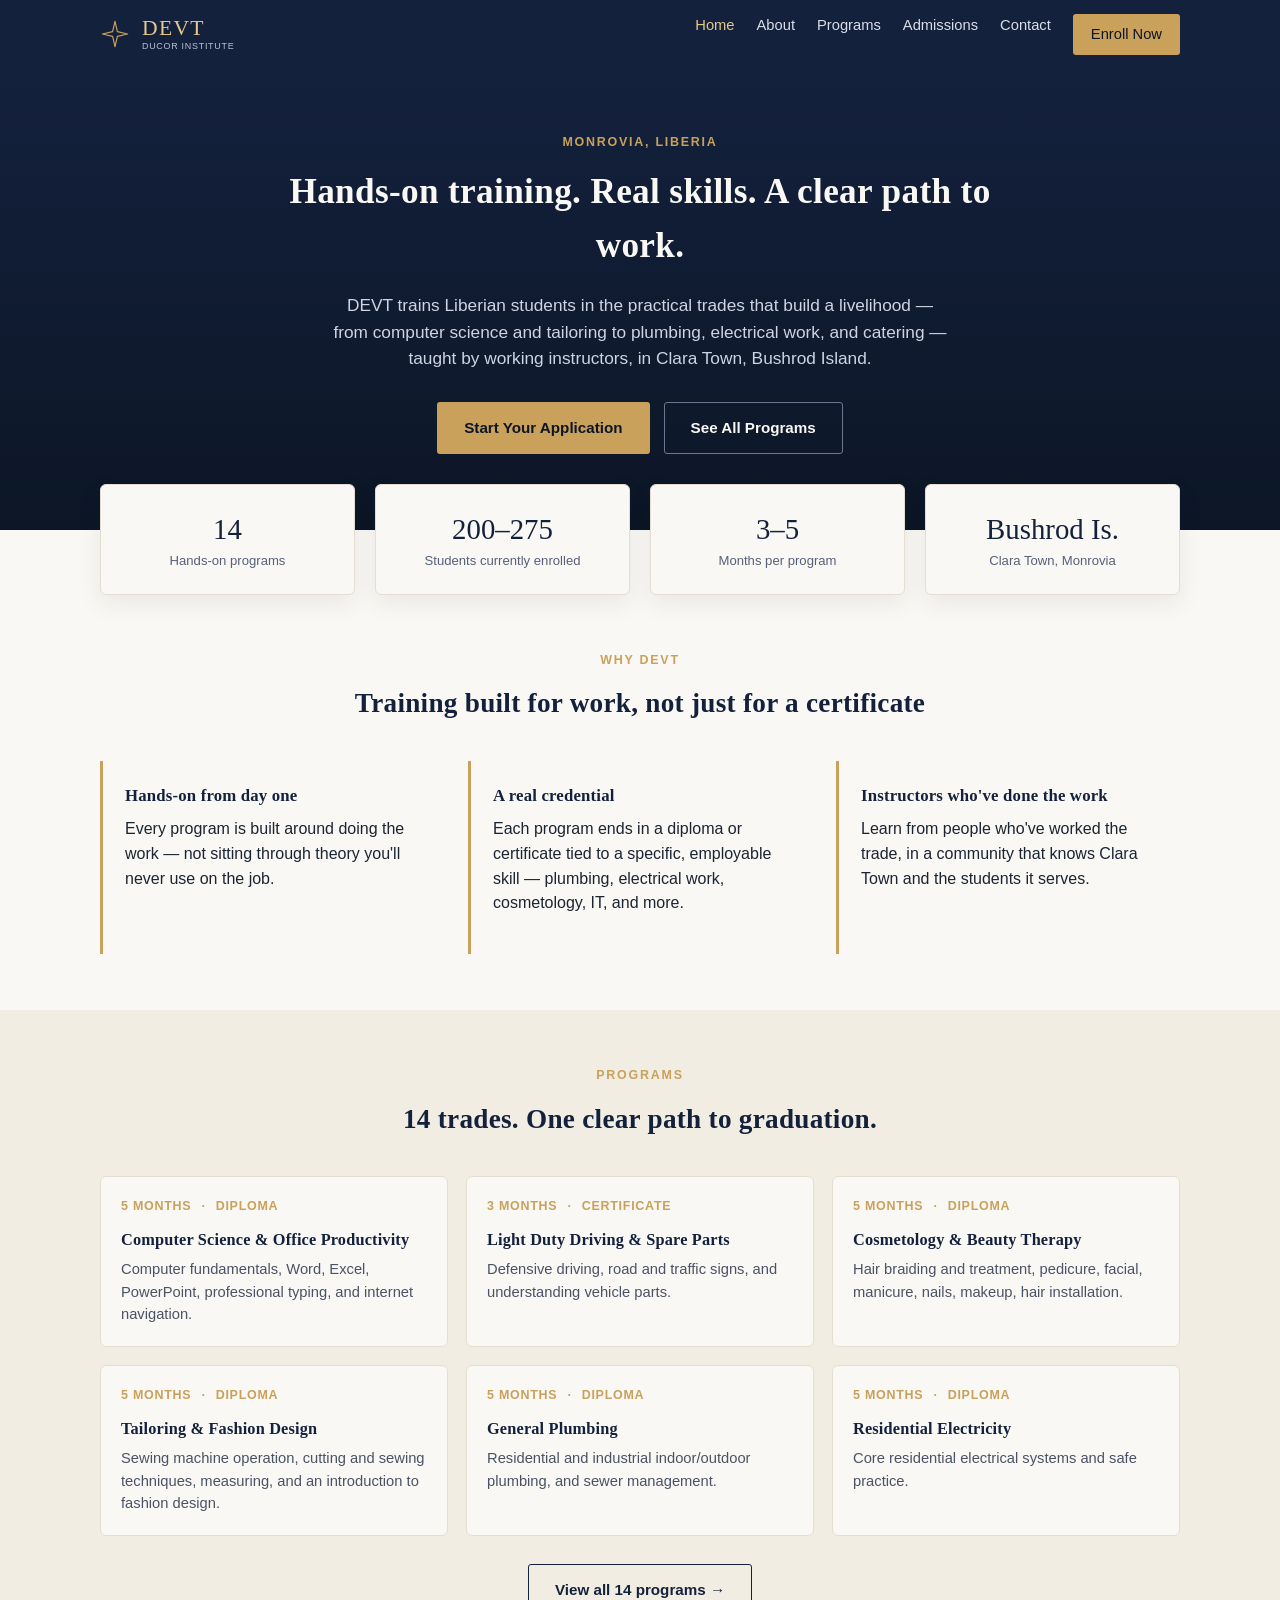
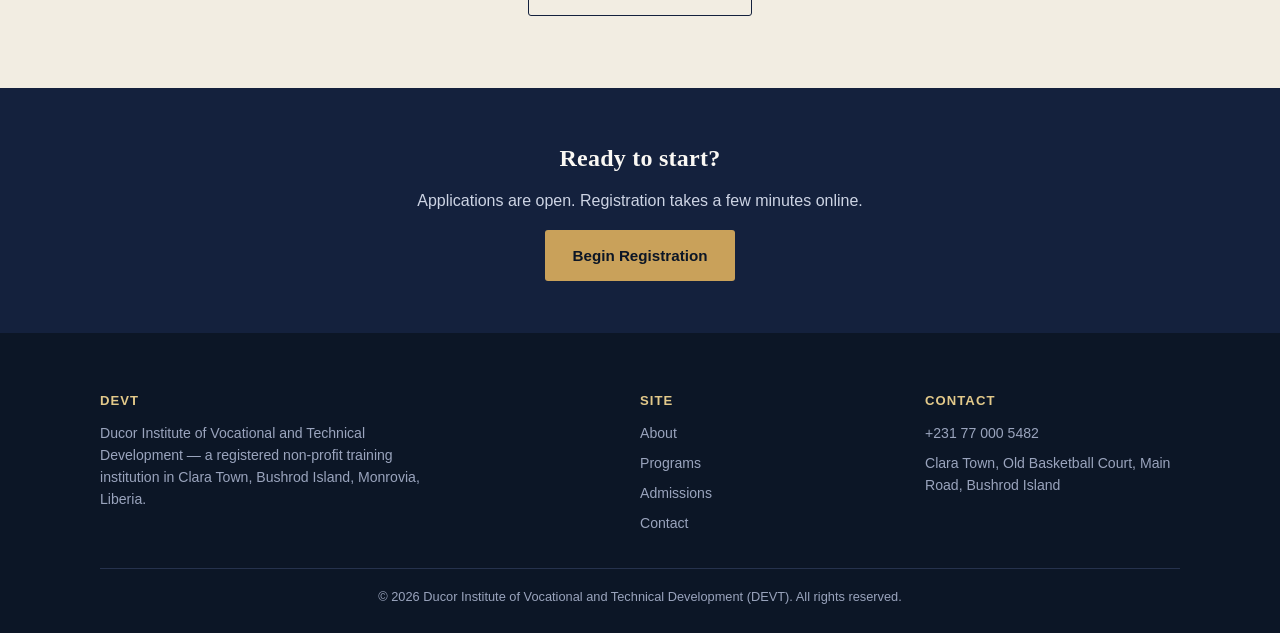
==== index.html @ edbfec11 "Add files via upload" ====
<!DOCTYPE html>
<html lang="en">
<head>
<meta charset="UTF-8">
<meta name="viewport" content="width=device-width, initial-scale=1.0">
<title>DEVT — Ducor Institute of Vocational and Technical Development</title>
<meta name="description" content="Ducor Institute of Vocational and Technical Development (DEVT) trains Liberian students in hands-on, job-ready trades — from computer science to plumbing, tailoring to catering — based in Bushrod Island, Monrovia.">
<link rel="stylesheet" href="css/style.css">
</head>
<body>

<header class="site-header">
  <div class="header-inner">
    <a href="index.html" class="brand">
      <svg viewBox="0 0 100 100" fill="none" xmlns="http://www.w3.org/2000/svg" aria-hidden="true">
        <path d="M50 8 L58 42 L92 50 L58 58 L50 92 L42 58 L8 50 L42 42 Z" stroke="#c9a15a" stroke-width="4" stroke-linejoin="round"/>
      </svg>
      <span class="brand-text">
        <span class="word">DEVT</span>
        <span class="tag">Ducor Institute</span>
      </span>
    </a>
    <button class="menu-toggle" aria-label="Menu" onclick="document.querySelector('.main-nav').classList.toggle('open')">&#9776;</button>
    <nav class="main-nav">
      <a href="index.html" class="active">Home</a>
      <a href="about.html">About</a>
      <a href="programs.html">Programs</a>
      <a href="admissions.html">Admissions</a>
      <a href="contact.html">Contact</a>
      <a href="admissions.html" class="nav-cta">Enroll Now</a>
    </nav>
  </div>
</header>

<section class="hero">
  <div class="wrap">
    <p class="small-caps" style="color:#c9a15a;">Monrovia, Liberia</p>
    <h1>Hands-on training. Real skills. A clear path to work.</h1>
    <p class="lede">DEVT trains Liberian students in the practical trades that build a livelihood — from computer science and tailoring to plumbing, electrical work, and catering — taught by working instructors, in Clara Town, Bushrod Island.</p>
    <div class="hero-actions">
      <a href="admissions.html" class="btn btn-gold">Start Your Application</a>
      <a href="programs.html" class="btn btn-outline">See All Programs</a>
    </div>
  </div>
</section>

<div class="stat-row">
  <div class="stat-card"><div class="num">14</div><div class="label">Hands-on programs</div></div>
  <div class="stat-card"><div class="num">200&ndash;275</div><div class="label">Students currently enrolled</div></div>
  <div class="stat-card"><div class="num">3&ndash;5</div><div class="label">Months per program</div></div>
  <div class="stat-card"><div class="num">Bushrod Is.</div><div class="label">Clara Town, Monrovia</div></div>
</div>

<section>
  <div class="wrap">
    <div class="section-head">
      <p class="small-caps eyebrow">Why DEVT</p>
      <h2>Training built for work, not just for a certificate</h2>
    </div>
    <div class="why-grid">
      <div class="why-card">
        <h3>Hands-on from day one</h3>
        <p>Every program is built around doing the work — not sitting through theory you'll never use on the job.</p>
      </div>
      <div class="why-card">
        <h3>A real credential</h3>
        <p>Each program ends in a diploma or certificate tied to a specific, employable skill — plumbing, electrical work, cosmetology, IT, and more.</p>
      </div>
      <div class="why-card">
        <h3>Instructors who've done the work</h3>
        <p>Learn from people who've worked the trade, in a community that knows Clara Town and the students it serves.</p>
      </div>
    </div>
  </div>
</section>

<section class="alt">
  <div class="wrap">
    <div class="section-head">
      <p class="small-caps eyebrow">Programs</p>
      <h2>14 trades. One clear path to graduation.</h2>
    </div>
    <div class="program-grid">
      <div class="program-card"><div class="program-meta"><span>5 Months</span>&middot;<span>Diploma</span></div><h3>Computer Science &amp; Office Productivity</h3><p>Computer fundamentals, Word, Excel, PowerPoint, professional typing, and internet navigation.</p></div>
      <div class="program-card"><div class="program-meta"><span>3 Months</span>&middot;<span>Certificate</span></div><h3>Light Duty Driving &amp; Spare Parts</h3><p>Defensive driving, road and traffic signs, and understanding vehicle parts.</p></div>
      <div class="program-card"><div class="program-meta"><span>5 Months</span>&middot;<span>Diploma</span></div><h3>Cosmetology &amp; Beauty Therapy</h3><p>Hair braiding and treatment, pedicure, facial, manicure, nails, makeup, hair installation.</p></div>
      <div class="program-card"><div class="program-meta"><span>5 Months</span>&middot;<span>Diploma</span></div><h3>Tailoring &amp; Fashion Design</h3><p>Sewing machine operation, cutting and sewing techniques, measuring, and an introduction to fashion design.</p></div>
      <div class="program-card"><div class="program-meta"><span>5 Months</span>&middot;<span>Diploma</span></div><h3>General Plumbing</h3><p>Residential and industrial indoor/outdoor plumbing, and sewer management.</p></div>
      <div class="program-card"><div class="program-meta"><span>5 Months</span>&middot;<span>Diploma</span></div><h3>Residential Electricity</h3><p>Core residential electrical systems and safe practice.</p></div>
    </div>
    <p style="text-align:center; margin-top:28px;"><a href="programs.html" class="btn btn-outline" style="color:#14213d; border-color:#14213d;">View all 14 programs &rarr;</a></p>
  </div>
</section>

<section class="cta-band">
  <div class="wrap">
    <h2>Ready to start?</h2>
    <p>Applications are open. Registration takes a few minutes online.</p>
    <a href="admissions.html" class="btn btn-gold">Begin Registration</a>
  </div>
</section>

<footer class="site-footer">
  <div class="wrap">
    <div class="footer-grid">
      <div>
        <h4>DEVT</h4>
        <p style="color:#9aa4bd; max-width:320px;">Ducor Institute of Vocational and Technical Development — a registered non-profit training institution in Clara Town, Bushrod Island, Monrovia, Liberia.</p>
      </div>
      <div>
        <h4>Site</h4>
        <a href="about.html">About</a>
        <a href="programs.html">Programs</a>
        <a href="admissions.html">Admissions</a>
        <a href="contact.html">Contact</a>
      </div>
      <div>
        <h4>Contact</h4>
        <a href="tel:+231770005482">+231 77 000 5482</a>
        <a href="contact.html">Clara Town, Old Basketball Court, Main Road, Bushrod Island</a>
      </div>
    </div>
    <div class="footer-bottom">&copy; 2026 Ducor Institute of Vocational and Technical Development (DEVT). All rights reserved.</div>
  </div>
</footer>

<script>
document.addEventListener('click', function(e){
  if (!e.target.closest('.main-nav') && !e.target.closest('.menu-toggle')) {
    document.querySelector('.main-nav').classList.remove('open');
  }
});
</script>
</body>
</html>
---- css/style.css ----
/* DEVT — Ducor Institute of Vocational and Technical Development
   Brand: deep navy + warm gold, serif wordmark, compass mark */

:root {
  --navy: #14213d;
  --navy-dark: #0c1626;
  --gold: #c9a15a;
  --gold-light: #e3c98a;
  --ink: #1b2432;
  --paper: #faf8f4;
  --line: #e4ded2;
  --max: 1120px;
}

* { box-sizing: border-box; }
html { scroll-behavior: smooth; }
body {
  margin: 0;
  font-family: -apple-system, "Segoe UI", Roboto, Helvetica, Arial, sans-serif;
  color: var(--ink);
  background: var(--paper);
  line-height: 1.55;
}
h1, h2, h3, .serif {
  font-family: Georgia, "Times New Roman", Cambria, serif;
  font-weight: 600;
  letter-spacing: 0.01em;
  margin: 0 0 0.5em;
  color: var(--navy);
}
p { margin: 0 0 1em; }
a { color: inherit; }
img { max-width: 100%; display: block; }
.wrap { max-width: var(--max); margin: 0 auto; padding: 0 20px; }
.small-caps {
  text-transform: uppercase;
  letter-spacing: 0.14em;
  font-size: 0.78rem;
  font-weight: 600;
}

/* ---- Header ---- */
header.site-header {
  background: var(--navy);
  color: var(--paper);
  position: sticky;
  top: 0;
  z-index: 50;
}
.header-inner {
  display: flex;
  align-items: center;
  justify-content: space-between;
  padding: 14px 20px;
  max-width: var(--max);
  margin: 0 auto;
}
.brand {
  display: flex;
  align-items: center;
  gap: 12px;
  text-decoration: none;
  color: var(--gold-light);
}
.brand svg { width: 30px; height: 30px; flex-shrink: 0; }
.brand-text { display: flex; flex-direction: column; line-height: 1.1; }
.brand-text .word { font-family: Georgia, serif; font-size: 1.35rem; letter-spacing: 0.06em; color: var(--gold-light); }
.brand-text .tag { font-size: 0.56rem; letter-spacing: 0.08em; text-transform: uppercase; color: #b9c2d6; margin-top: 2px; }

nav.main-nav { display: flex; gap: 22px; }
nav.main-nav a {
  color: #d9deea;
  text-decoration: none;
  font-size: 0.92rem;
  font-weight: 500;
}
nav.main-nav a:hover, nav.main-nav a.active { color: var(--gold-light); }
.nav-cta {
  background: var(--gold);
  color: var(--navy-dark) !important;
  padding: 9px 18px;
  border-radius: 3px;
  font-weight: 700;
}
.menu-toggle { display: none; background: none; border: 0; color: var(--paper); font-size: 1.6rem; cursor: pointer; }

@media (max-width: 780px) {
  nav.main-nav {
    display: none;
    position: absolute;
    top: 100%; left: 0; right: 0;
    background: var(--navy);
    flex-direction: column;
    padding: 10px 20px 20px;
    gap: 14px;
  }
  nav.main-nav.open { display: flex; }
  .menu-toggle { display: block; }
  .nav-cta { display: inline-block; width: fit-content; }
}

/* ---- Hero ---- */
.hero {
  background: linear-gradient(180deg, var(--navy) 0%, var(--navy-dark) 100%);
  color: var(--paper);
  padding: 64px 0 76px;
  text-align: center;
}
.hero h1 { color: var(--paper); font-size: 2.2rem; max-width: 720px; margin: 0 auto 18px; }
.hero p.lede { color: #cdd4e4; max-width: 620px; margin: 0 auto 30px; font-size: 1.08rem; }
.hero-actions { display: flex; gap: 14px; justify-content: center; flex-wrap: wrap; }

.btn {
  display: inline-block;
  padding: 13px 26px;
  border-radius: 3px;
  text-decoration: none;
  font-weight: 700;
  font-size: 0.95rem;
  border: 1px solid transparent;
}
.btn-gold { background: var(--gold); color: var(--navy-dark); }
.btn-gold:hover { background: var(--gold-light); }
.btn-outline { border-color: #6b7691; color: var(--paper); }
.btn-outline:hover { border-color: var(--gold-light); color: var(--gold-light); }

/* ---- Sections ---- */
section { padding: 56px 0; }
section.alt { background: #f2ede2; }
.section-head { text-align: center; max-width: 640px; margin: 0 auto 36px; }
.section-head .eyebrow { color: var(--gold); }
.section-head h2 { font-size: 1.7rem; }

.stat-row { display: grid; grid-template-columns: repeat(4, 1fr); gap: 20px; max-width: var(--max); margin: -46px auto 0; padding: 0 20px; position: relative; z-index: 5; }
.stat-card { background: var(--paper); border: 1px solid var(--line); border-radius: 6px; padding: 22px 16px; text-align: center; box-shadow: 0 8px 24px rgba(20,33,61,0.08); }
.stat-card .num { font-family: Georgia, serif; font-size: 1.8rem; color: var(--navy); }
.stat-card .label { font-size: 0.82rem; color: #56607a; }
@media (max-width: 780px) { .stat-row { grid-template-columns: repeat(2, 1fr); margin-top: 20px; } }

.why-grid { display: grid; grid-template-columns: repeat(3, 1fr); gap: 24px; }
@media (max-width: 780px) { .why-grid { grid-template-columns: 1fr; } }
.why-card { padding: 22px; border-left: 3px solid var(--gold); background: var(--paper); }
.why-card h3 { font-size: 1.05rem; }

.program-grid { display: grid; grid-template-columns: repeat(3, 1fr); gap: 18px; }
@media (max-width: 900px) { .program-grid { grid-template-columns: repeat(2, 1fr); } }
@media (max-width: 600px) { .program-grid { grid-template-columns: 1fr; } }
.program-card {
  background: var(--paper);
  border: 1px solid var(--line);
  border-radius: 6px;
  padding: 20px;
  transition: box-shadow .15s ease;
}
.program-card:hover { box-shadow: 0 6px 18px rgba(20,33,61,0.1); }
.program-card h3 { font-size: 1.02rem; margin-bottom: 6px; }
.program-meta { display: flex; gap: 10px; font-size: 0.78rem; color: var(--gold); text-transform: uppercase; letter-spacing: 0.06em; font-weight: 700; margin-bottom: 10px; }
.program-card p { font-size: 0.92rem; color: #4a5265; margin-bottom: 0; }

.cta-band {
  background: var(--navy);
  color: var(--paper);
  text-align: center;
  padding: 52px 0;
}
.cta-band h2 { color: var(--paper); }
.cta-band p { color: #cdd4e4; }

footer.site-footer {
  background: var(--navy-dark);
  color: #9aa4bd;
  padding: 40px 0 26px;
  font-size: 0.88rem;
}
.footer-grid { display: grid; grid-template-columns: 2fr 1fr 1fr; gap: 30px; margin-bottom: 26px; }
@media (max-width: 700px) { .footer-grid { grid-template-columns: 1fr; } }
.footer-grid h4 { color: var(--gold-light); font-size: 0.82rem; text-transform: uppercase; letter-spacing: 0.08em; margin-bottom: 12px; }
.footer-grid a { color: #9aa4bd; text-decoration: none; display: block; margin-bottom: 8px; }
.footer-grid a:hover { color: var(--gold-light); }
.footer-bottom { border-top: 1px solid #26324d; padding-top: 18px; text-align: center; font-size: 0.8rem; }

.placeholder-note {
  background: #fff6e0;
  border: 1px dashed #c9a15a;
  color: #6b5323;
  padding: 10px 14px;
  border-radius: 4px;
  font-size: 0.85rem;
  margin: 14px 0;
}

/* ---- Inner page hero (shorter) ---- */
.page-hero { background: var(--navy); color: var(--paper); padding: 44px 0; text-align: center; }
.page-hero h1 { color: var(--paper); margin-bottom: 6px; }
.page-hero p { color: #c3cbdd; margin: 0; }

.content-narrow { max-width: 760px; margin: 0 auto; }

/* ---- Steps list ---- */
.steps { counter-reset: step; list-style: none; padding: 0; margin: 0; }
.steps li {
  counter-increment: step;
  position: relative;
  padding: 0 0 26px 52px;
  border-left: 2px solid var(--line);
  margin-left: 20px;
}
.steps li:last-child { border-left-color: transparent; padding-bottom: 0; }
.steps li::before {
  content: counter(step);
  position: absolute;
  left: -20px; top: 0;
  width: 38px; height: 38px;
  background: var(--navy);
  color: var(--gold-light);
  border-radius: 50%;
  display: flex; align-items: center; justify-content: center;
  font-family: Georgia, serif; font-weight: 700;
}
.steps h3 { font-size: 1.05rem; margin-bottom: 4px; }

/* ---- Forms ---- */
.form-box { background: var(--paper); border: 1px solid var(--line); border-radius: 8px; padding: 28px; }
label { display: block; font-weight: 600; font-size: 0.88rem; margin: 14px 0 6px; color: var(--navy); }
input[type=text], input[type=email], input[type=tel], select, textarea {
  width: 100%;
  padding: 11px 12px;
  border: 1px solid #c8c2b3;
  border-radius: 4px;
  font-size: 0.95rem;
  font-family: inherit;
}
.field-help { font-size: 0.8rem; color: #6b7285; margin-top: 4px; }
.status-result {
  margin-top: 22px;
  padding: 18px;
  border-radius: 6px;
  border: 1px solid var(--line);
  background: #f2ede2;
  display: none;
}
.status-result.show { display: block; }
.status-pill {
  display: inline-block;
  padding: 4px 12px;
  border-radius: 20px;
  font-size: 0.78rem;
  font-weight: 700;
  text-transform: uppercase;
  letter-spacing: 0.04em;
  background: var(--gold);
  color: var(--navy-dark);
}

table.contact-table { width: 100%; border-collapse: collapse; }
table.contact-table td { padding: 10px 0; border-bottom: 1px solid var(--line); vertical-align: top; }
table.contact-table td:first-child { color: #6b7285; width: 140px; font-weight: 600; }
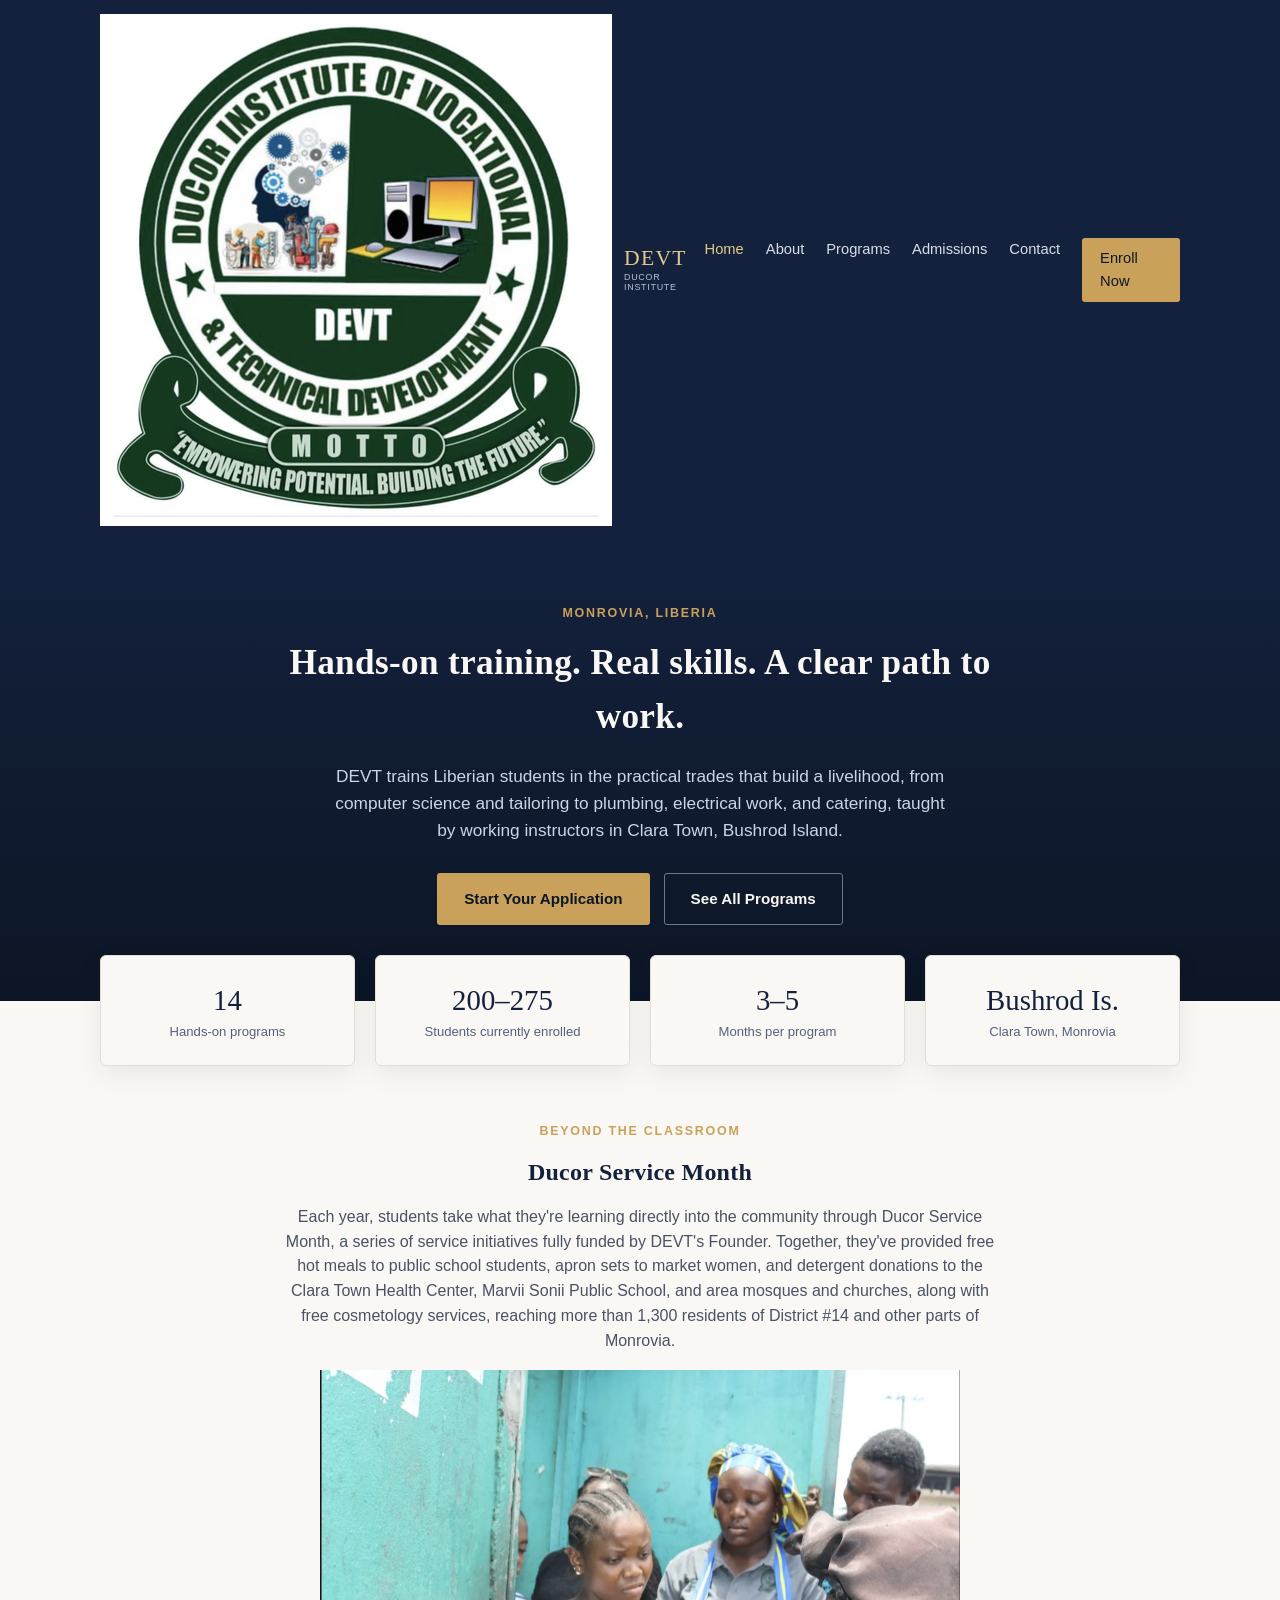
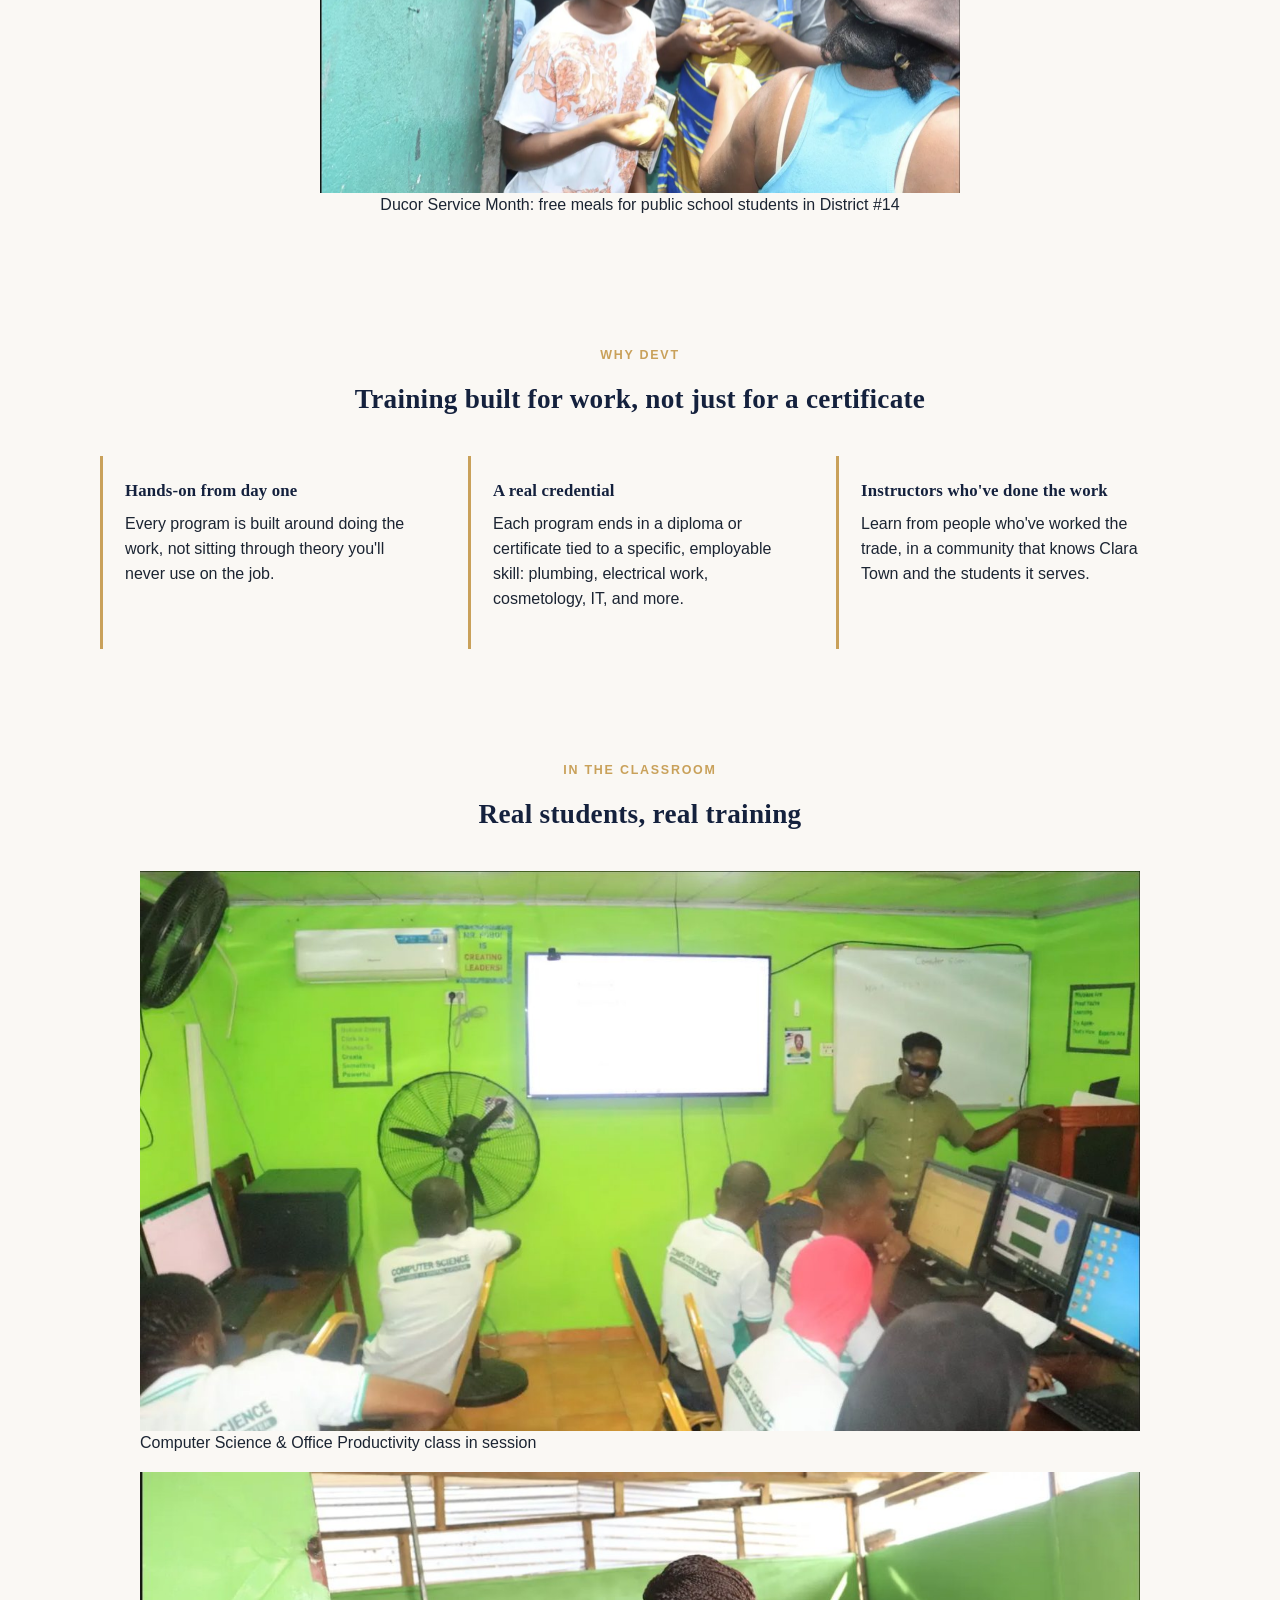
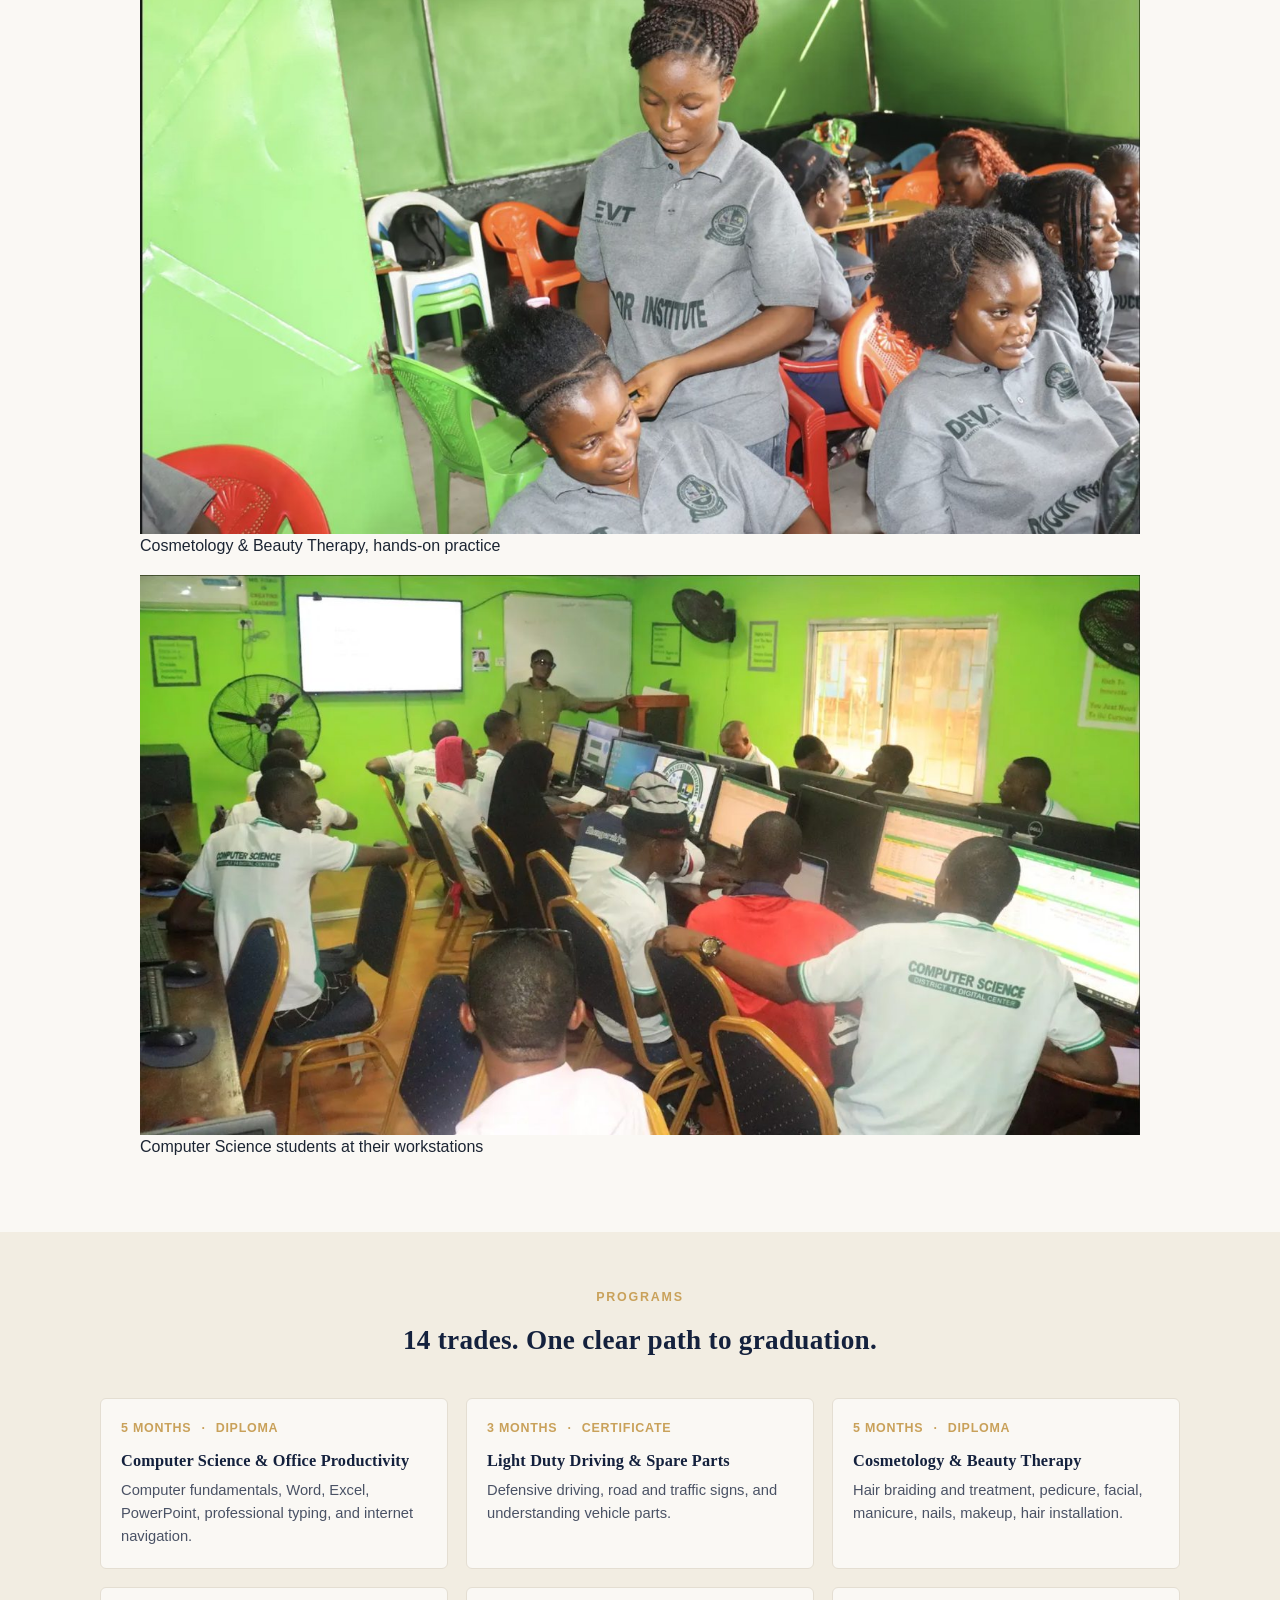
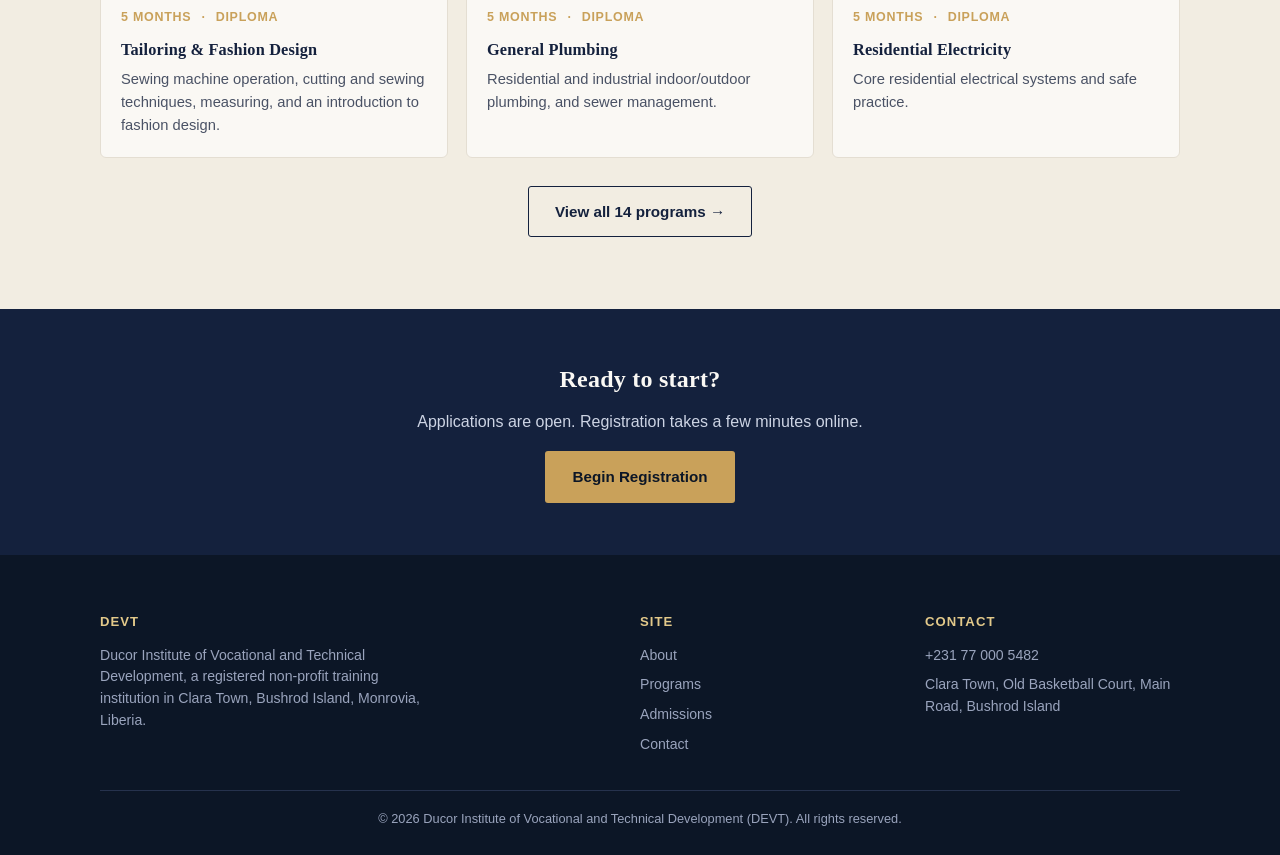
==== commit cdff3f7e: "Add photo grid to Programs, Service Month photo to Home, graduation photo to Admissions" ====
--- a/index.html
+++ b/index.html
@@ -4,7 +4,9 @@
 <meta charset="UTF-8">
 <meta name="viewport" content="width=device-width, initial-scale=1.0">
 <title>DEVT — Ducor Institute of Vocational and Technical Development</title>
-<meta name="description" content="Ducor Institute of Vocational and Technical Development (DEVT) trains Liberian students in hands-on, job-ready trades — from computer science to plumbing, tailoring to catering — based in Bushrod Island, Monrovia.">
+<meta name="description" content="Ducor Institute of Vocational and Technical Development (DEVT) trains Liberian students in hands-on, job-ready trades, from computer science to plumbing, tailoring to catering, based in Bushrod Island, Monrovia.">
+<link rel="icon" type="image/png" href="img/favicon-32.png">
+<link rel="apple-touch-icon" href="img/apple-touch-icon.png">
 <link rel="stylesheet" href="css/style.css">
 </head>
 <body>
@@ -12,9 +14,7 @@
 <header class="site-header">
   <div class="header-inner">
     <a href="index.html" class="brand">
-      <svg viewBox="0 0 100 100" fill="none" xmlns="http://www.w3.org/2000/svg" aria-hidden="true">
-        <path d="M50 8 L58 42 L92 50 L58 58 L50 92 L42 58 L8 50 L42 42 Z" stroke="#c9a15a" stroke-width="4" stroke-linejoin="round"/>
-      </svg>
+      <img src="img/devt-seal.png" alt="DEVT seal" class="brand-mark">
       <span class="brand-text">
         <span class="word">DEVT</span>
         <span class="tag">Ducor Institute</span>
@@ -36,7 +36,7 @@
   <div class="wrap">
     <p class="small-caps" style="color:#c9a15a;">Monrovia, Liberia</p>
     <h1>Hands-on training. Real skills. A clear path to work.</h1>
-    <p class="lede">DEVT trains Liberian students in the practical trades that build a livelihood — from computer science and tailoring to plumbing, electrical work, and catering — taught by working instructors, in Clara Town, Bushrod Island.</p>
+    <p class="lede">DEVT trains Liberian students in the practical trades that build a livelihood, from computer science and tailoring to plumbing, electrical work, and catering, taught by working instructors in Clara Town, Bushrod Island.</p>
     <div class="hero-actions">
       <a href="admissions.html" class="btn btn-gold">Start Your Application</a>
       <a href="programs.html" class="btn btn-outline">See All Programs</a>
@@ -52,6 +52,18 @@
 </div>
 
 <section>
+  <div class="wrap content-narrow" style="text-align:center;">
+    <p class="small-caps eyebrow" style="color:#c9a15a;">Beyond the classroom</p>
+    <h2 style="margin-bottom:14px;">Ducor Service Month</h2>
+    <p style="color:#4a5265;">Each year, students take what they're learning directly into the community through Ducor Service Month, a series of service initiatives fully funded by DEVT's Founder. Together, they've provided free hot meals to public school students, apron sets to market women, and detergent donations to the Clara Town Health Center, Marvii Sonii Public School, and area mosques and churches, along with free cosmetology services, reaching more than 1,300 residents of District #14 and other parts of Monrovia.</p>
+    <figure class="photo-inline" style="max-width:640px; margin-left:auto; margin-right:auto;">
+      <img src="img/service-month-1.jpg" alt="A DEVT student volunteer in a branded apron handing a free hot meal to a schoolchild during Ducor Service Month in District #14">
+      <figcaption>Ducor Service Month: free meals for public school students in District #14</figcaption>
+    </figure>
+  </div>
+</section>
+
+<section>
   <div class="wrap">
     <div class="section-head">
       <p class="small-caps eyebrow">Why DEVT</p>
@@ -60,16 +72,39 @@
     <div class="why-grid">
       <div class="why-card">
         <h3>Hands-on from day one</h3>
-        <p>Every program is built around doing the work — not sitting through theory you'll never use on the job.</p>
+        <p>Every program is built around doing the work, not sitting through theory you'll never use on the job.</p>
       </div>
       <div class="why-card">
         <h3>A real credential</h3>
-        <p>Each program ends in a diploma or certificate tied to a specific, employable skill — plumbing, electrical work, cosmetology, IT, and more.</p>
+        <p>Each program ends in a diploma or certificate tied to a specific, employable skill: plumbing, electrical work, cosmetology, IT, and more.</p>
       </div>
       <div class="why-card">
         <h3>Instructors who've done the work</h3>
         <p>Learn from people who've worked the trade, in a community that knows Clara Town and the students it serves.</p>
       </div>
+    </div>
+  </div>
+</section>
+
+<section>
+  <div class="wrap">
+    <div class="section-head">
+      <p class="small-caps eyebrow">In the classroom</p>
+      <h2>Real students, real training</h2>
+    </div>
+    <div class="photo-grid">
+      <figure>
+        <img src="img/classroom-1.jpg" alt="A DEVT instructor teaching the Computer Science &amp; Office Productivity class at the Bushrod Island campus">
+        <figcaption>Computer Science &amp; Office Productivity class in session</figcaption>
+      </figure>
+      <figure>
+        <img src="img/cosmetology-1.jpg" alt="DEVT Cosmetology &amp; Beauty Therapy students practicing hair braiding">
+        <figcaption>Cosmetology &amp; Beauty Therapy, hands-on practice</figcaption>
+      </figure>
+      <figure>
+        <img src="img/classroom-2.jpg" alt="DEVT Computer Science students at workstations during class">
+        <figcaption>Computer Science students at their workstations</figcaption>
+      </figure>
     </div>
   </div>
 </section>
@@ -105,7 +140,7 @@
     <div class="footer-grid">
       <div>
         <h4>DEVT</h4>
-        <p style="color:#9aa4bd; max-width:320px;">Ducor Institute of Vocational and Technical Development — a registered non-profit training institution in Clara Town, Bushrod Island, Monrovia, Liberia.</p>
+        <p style="color:#9aa4bd; max-width:320px;">Ducor Institute of Vocational and Technical Development, a registered non-profit training institution in Clara Town, Bushrod Island, Monrovia, Liberia.</p>
       </div>
       <div>
         <h4>Site</h4>
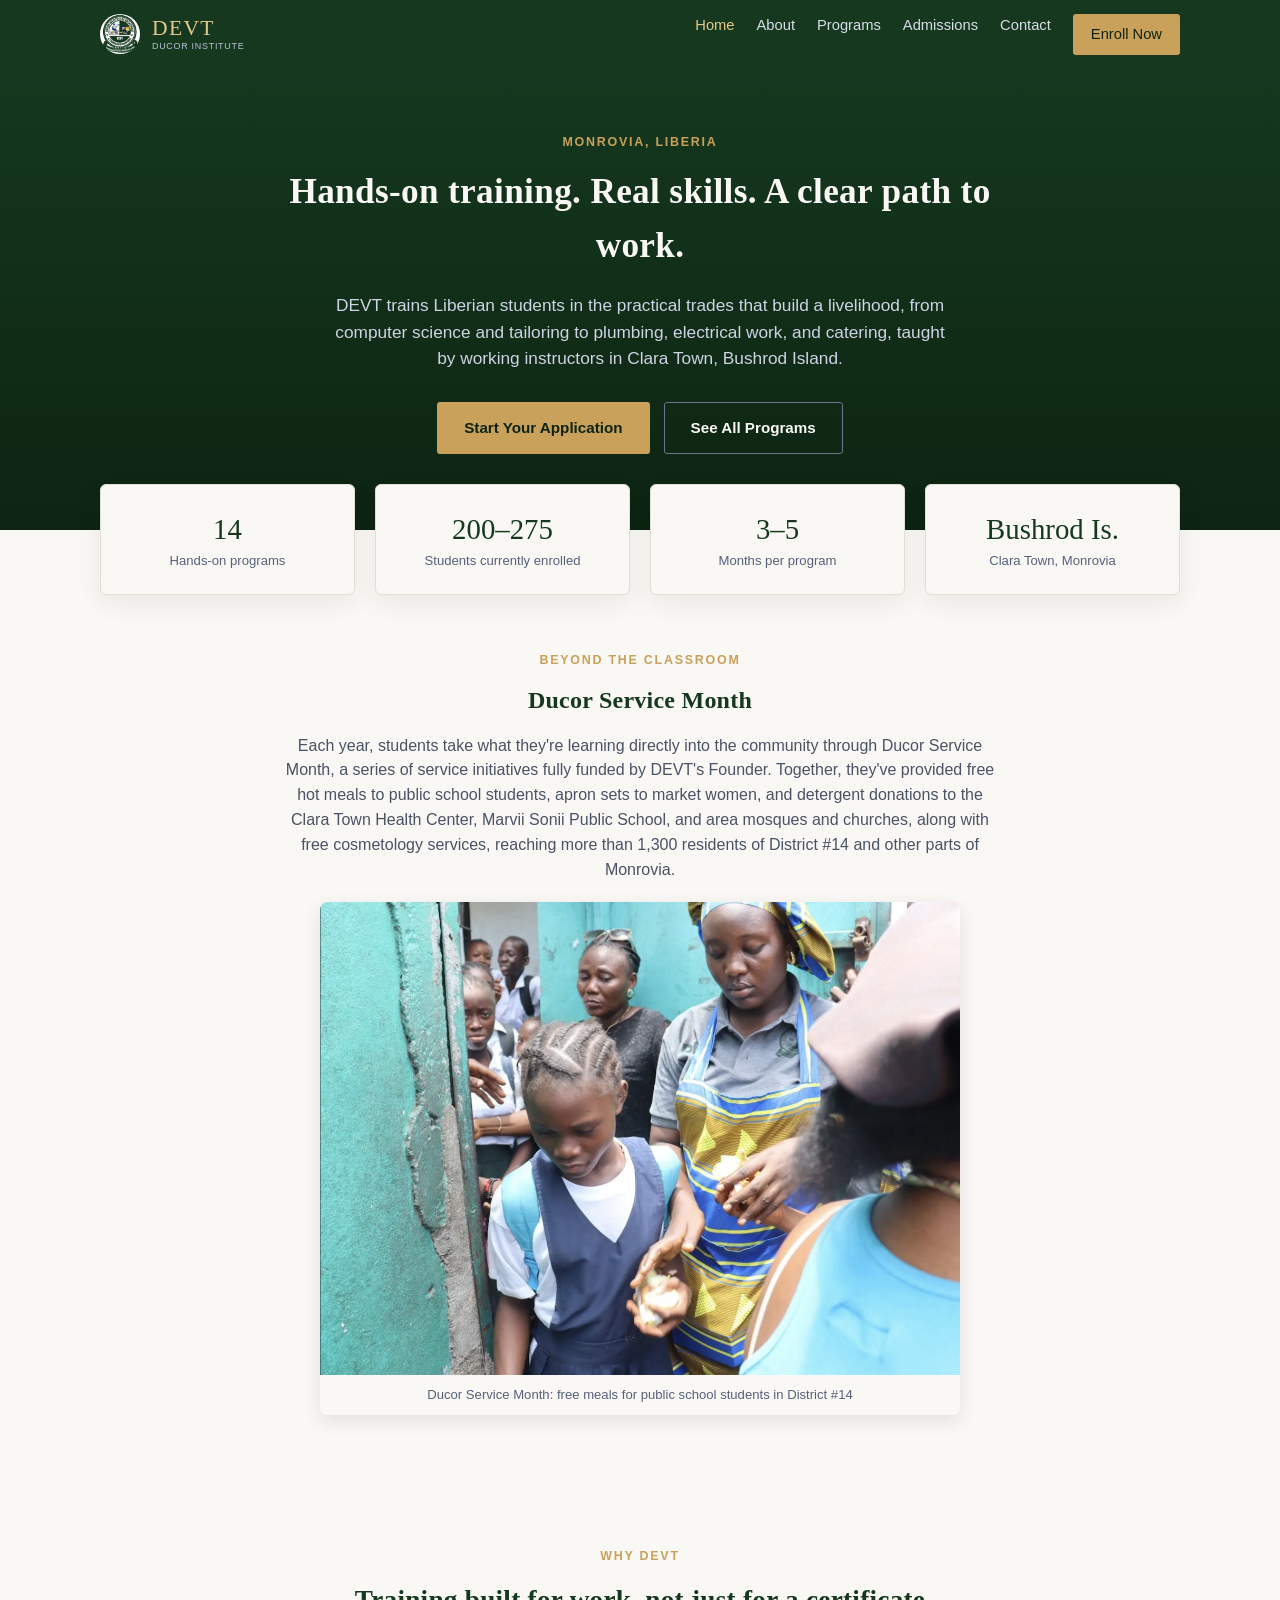
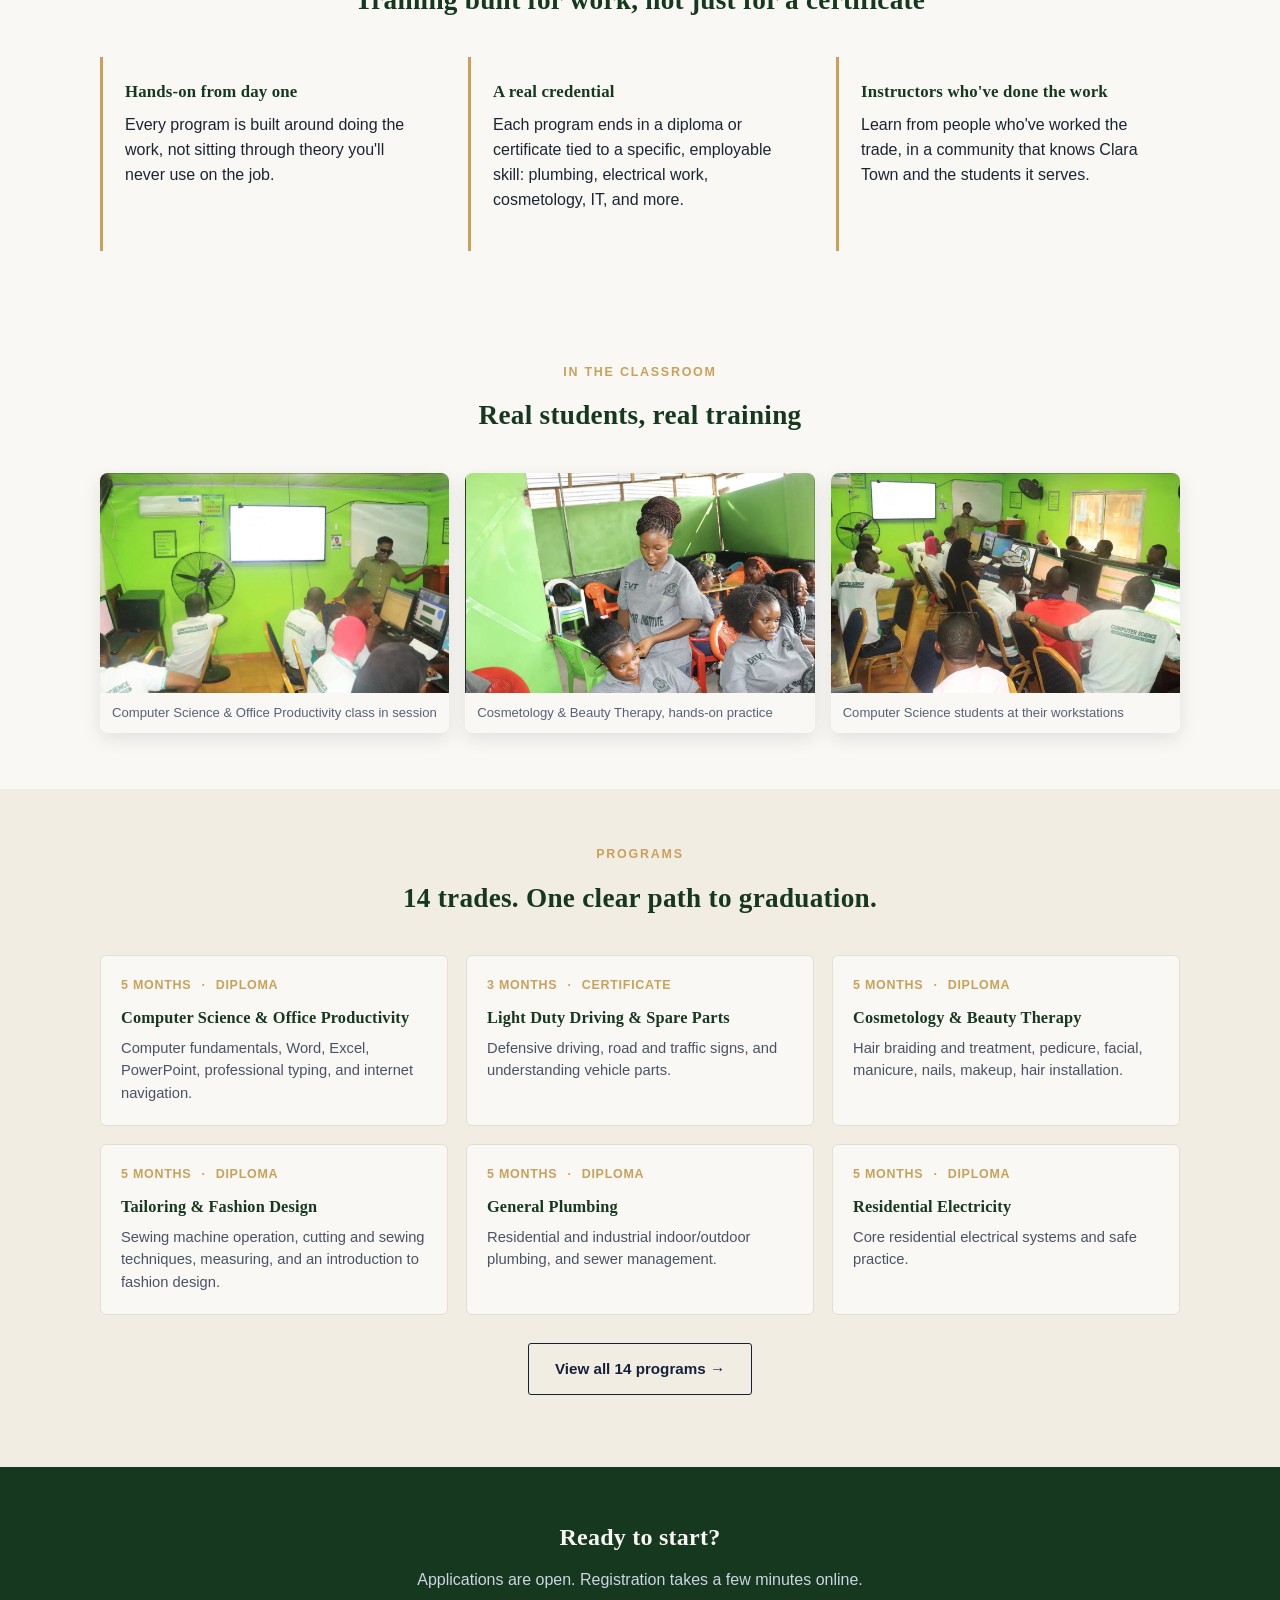
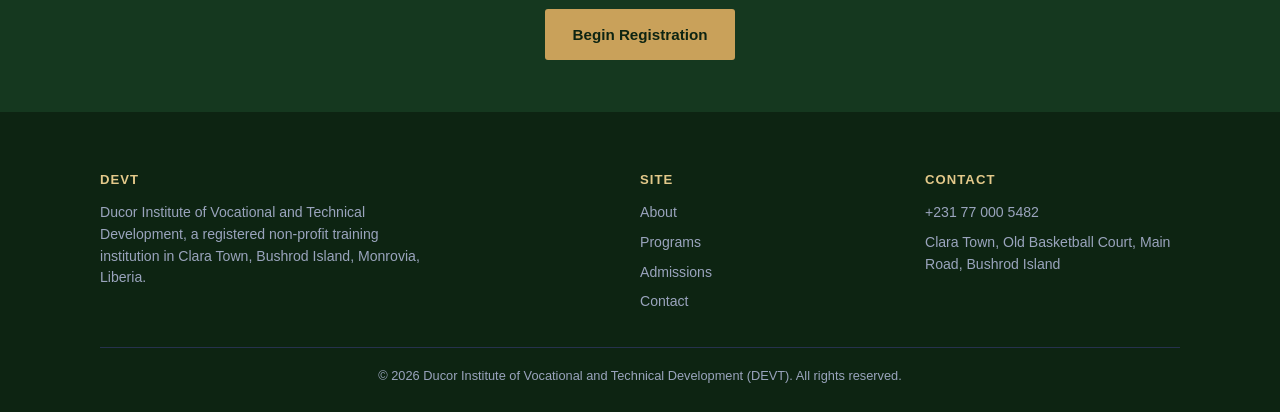
==== commit 476ebadb: "Update alt text for new Service Month photo" ====
--- a/index.html
+++ b/index.html
@@ -57,7 +57,7 @@
     <h2 style="margin-bottom:14px;">Ducor Service Month</h2>
     <p style="color:#4a5265;">Each year, students take what they're learning directly into the community through Ducor Service Month, a series of service initiatives fully funded by DEVT's Founder. Together, they've provided free hot meals to public school students, apron sets to market women, and detergent donations to the Clara Town Health Center, Marvii Sonii Public School, and area mosques and churches, along with free cosmetology services, reaching more than 1,300 residents of District #14 and other parts of Monrovia.</p>
     <figure class="photo-inline" style="max-width:640px; margin-left:auto; margin-right:auto;">
-      <img src="img/service-month-1.jpg" alt="A DEVT student volunteer in a branded apron handing a free hot meal to a schoolchild during Ducor Service Month in District #14">
+      <img src="img/service-month-1.jpg" alt="A DEVT volunteer in a branded apron handing a free hot meal to a public school student in uniform during Ducor Service Month in District #14">
       <figcaption>Ducor Service Month: free meals for public school students in District #14</figcaption>
     </figure>
   </div>
--- a/css/style.css
+++ b/css/style.css
@@ -2,8 +2,8 @@
    Brand: deep navy + warm gold, serif wordmark, compass mark */
 
 :root {
-  --navy: #14213d;
-  --navy-dark: #0c1626;
+  --navy: #15381F;
+  --navy-dark: #0d2412;
   --gold: #c9a15a;
   --gold-light: #e3c98a;
   --ink: #1b2432;
@@ -62,7 +62,7 @@
   text-decoration: none;
   color: var(--gold-light);
 }
-.brand svg { width: 30px; height: 30px; flex-shrink: 0; }
+.brand-mark { width: 40px; height: 40px; flex-shrink: 0; border-radius: 50%; }
 .brand-text { display: flex; flex-direction: column; line-height: 1.1; }
 .brand-text .word { font-family: Georgia, serif; font-size: 1.35rem; letter-spacing: 0.06em; color: var(--gold-light); }
 .brand-text .tag { font-size: 0.56rem; letter-spacing: 0.08em; text-transform: uppercase; color: #b9c2d6; margin-top: 2px; }
@@ -145,6 +145,14 @@
 .program-grid { display: grid; grid-template-columns: repeat(3, 1fr); gap: 18px; }
 @media (max-width: 900px) { .program-grid { grid-template-columns: repeat(2, 1fr); } }
 @media (max-width: 600px) { .program-grid { grid-template-columns: 1fr; } }
+
+.staff-grid { display: grid; grid-template-columns: repeat(3, 1fr); gap: 18px; margin-top: 14px; }
+@media (max-width: 780px) { .staff-grid { grid-template-columns: 1fr; } }
+.staff-card { background: var(--paper); border: 1px solid var(--line); border-radius: 8px; padding: 18px; }
+.staff-card h3 { font-size: 1rem; margin-bottom: 2px; }
+.staff-card .role { color: var(--gold); margin-bottom: 6px; }
+.staff-card .phone { font-size: 0.88rem; color: #56607a; margin: 0; }
+.staff-card .phone a { color: inherit; }
 .program-card {
   background: var(--paper);
   border: 1px solid var(--line);
@@ -156,6 +164,16 @@
 .program-card h3 { font-size: 1.02rem; margin-bottom: 6px; }
 .program-meta { display: flex; gap: 10px; font-size: 0.78rem; color: var(--gold); text-transform: uppercase; letter-spacing: 0.06em; font-weight: 700; margin-bottom: 10px; }
 .program-card p { font-size: 0.92rem; color: #4a5265; margin-bottom: 0; }
+
+.photo-grid { display: grid; grid-template-columns: repeat(3, 1fr); gap: 16px; }
+@media (max-width: 780px) { .photo-grid { grid-template-columns: 1fr; } }
+.photo-grid figure { margin: 0; border-radius: 8px; overflow: hidden; box-shadow: 0 6px 18px rgba(20,33,61,0.1); }
+.photo-grid img { width: 100%; height: 220px; object-fit: cover; display: block; }
+.photo-grid figcaption { padding: 10px 12px; font-size: 0.82rem; color: #56607a; background: var(--paper); }
+
+.photo-inline { border-radius: 8px; overflow: hidden; box-shadow: 0 6px 18px rgba(20,33,61,0.1); margin: 20px 0; }
+.photo-inline img { width: 100%; display: block; }
+.photo-inline figcaption { padding: 10px 12px; font-size: 0.82rem; color: #56607a; background: var(--paper); }
 
 .cta-band {
   background: var(--navy);
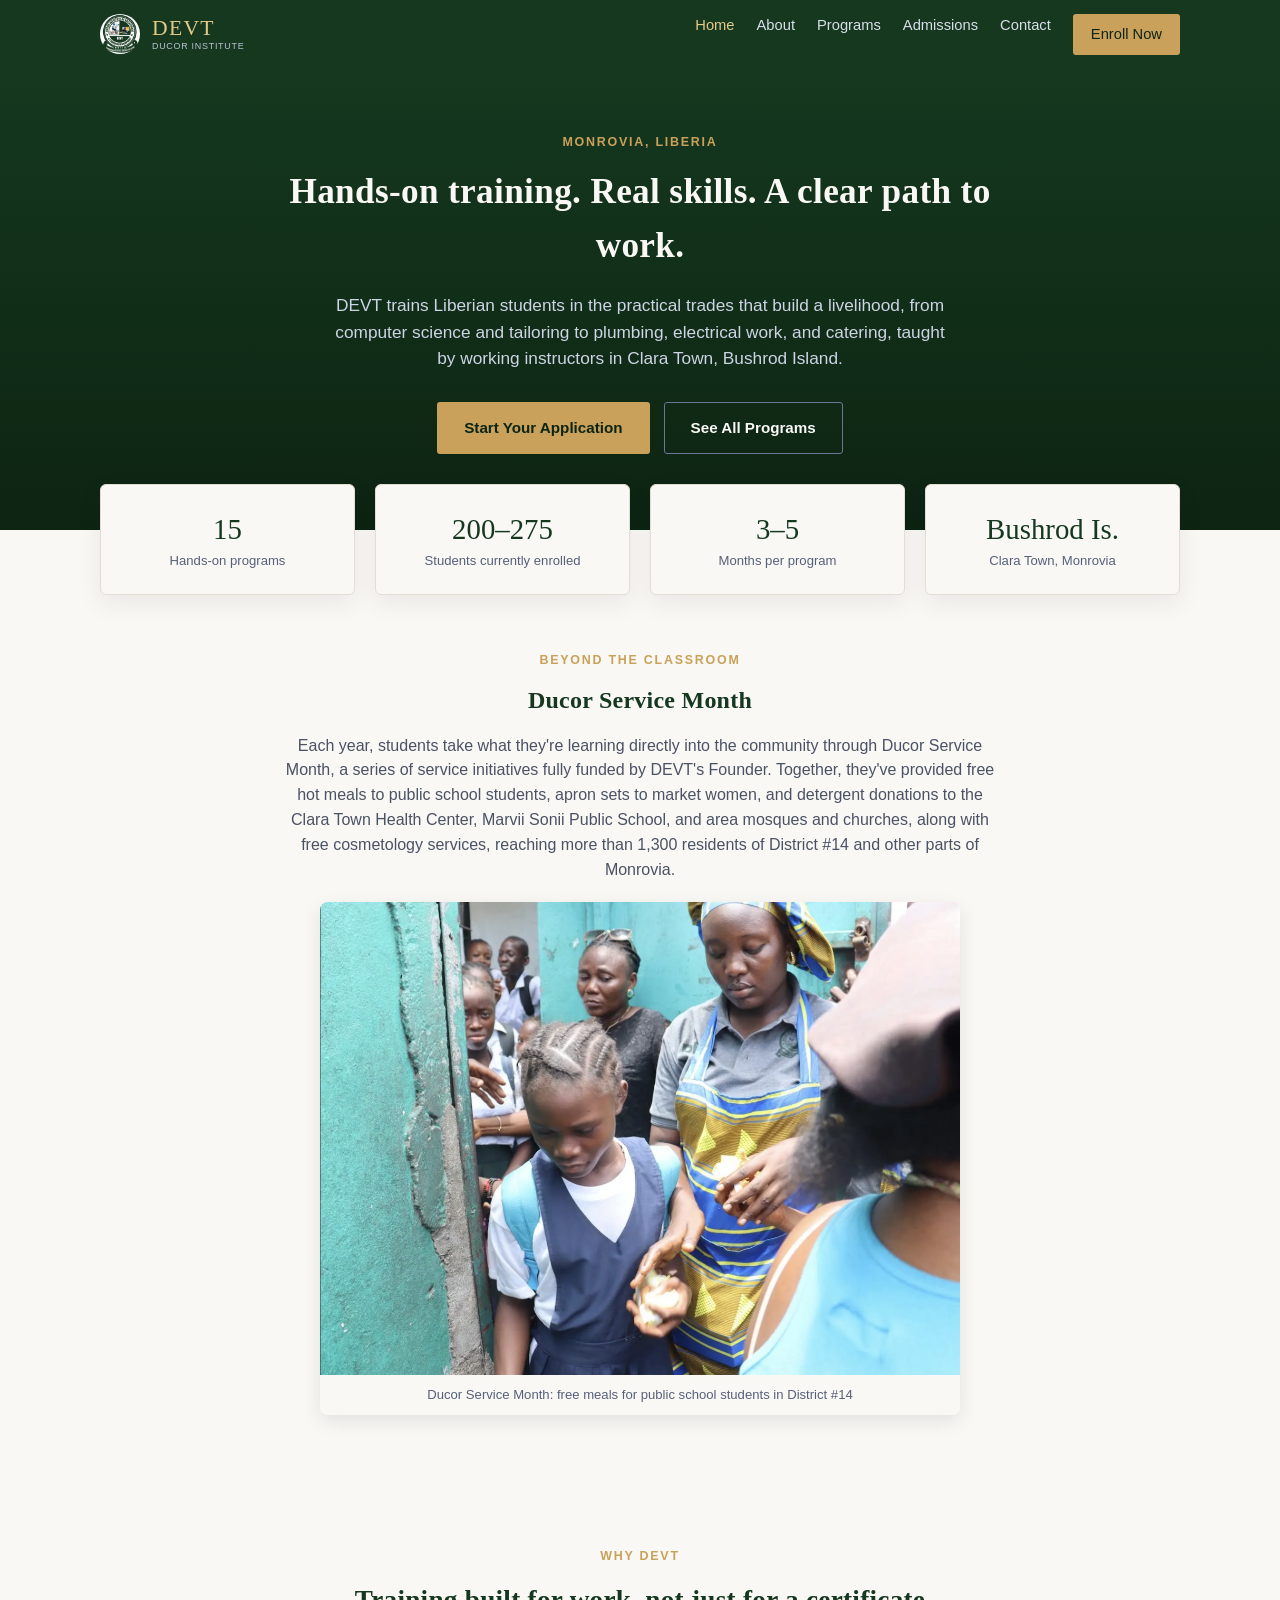
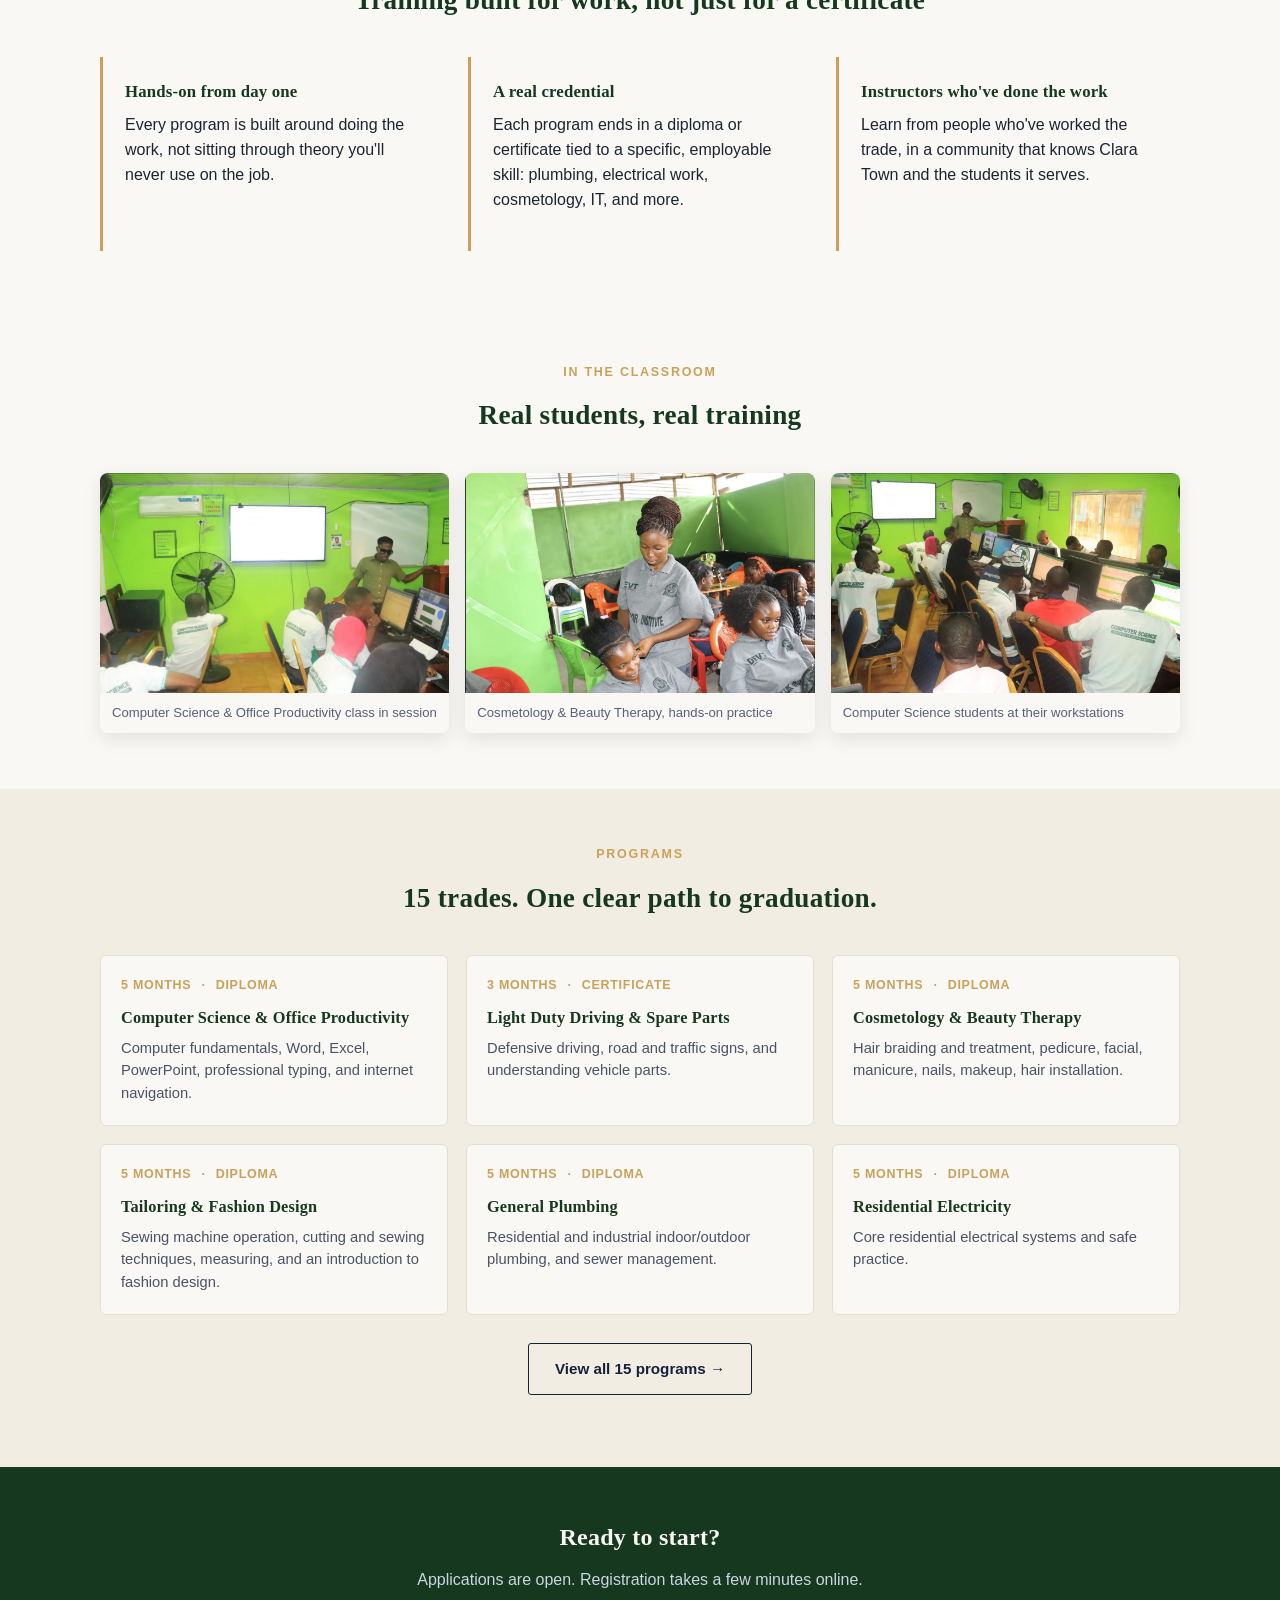
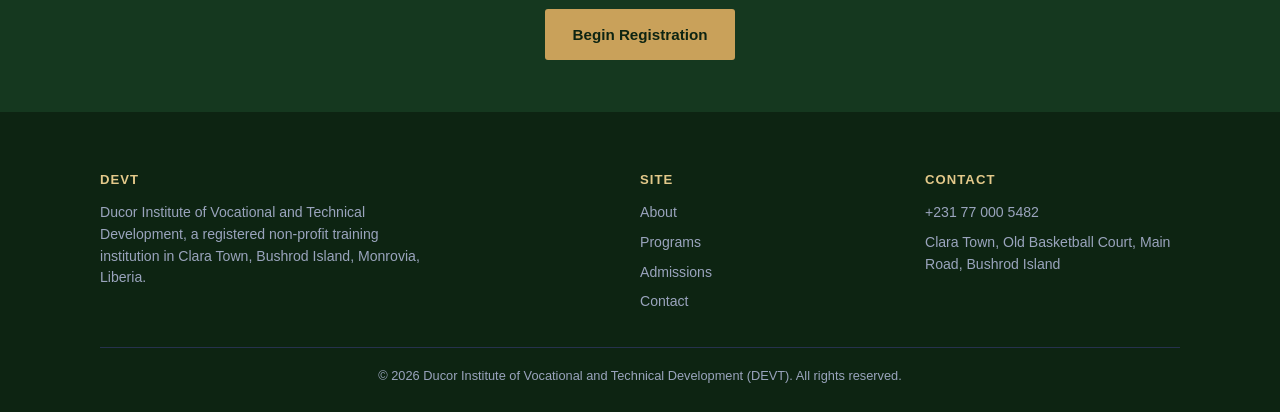
==== commit 385f3565: "Update program count from 14 to 15" ====
--- a/index.html
+++ b/index.html
@@ -45,7 +45,7 @@
 </section>
 
 <div class="stat-row">
-  <div class="stat-card"><div class="num">14</div><div class="label">Hands-on programs</div></div>
+  <div class="stat-card"><div class="num">15</div><div class="label">Hands-on programs</div></div>
   <div class="stat-card"><div class="num">200&ndash;275</div><div class="label">Students currently enrolled</div></div>
   <div class="stat-card"><div class="num">3&ndash;5</div><div class="label">Months per program</div></div>
   <div class="stat-card"><div class="num">Bushrod Is.</div><div class="label">Clara Town, Monrovia</div></div>
@@ -113,7 +113,7 @@
   <div class="wrap">
     <div class="section-head">
       <p class="small-caps eyebrow">Programs</p>
-      <h2>14 trades. One clear path to graduation.</h2>
+      <h2>15 trades. One clear path to graduation.</h2>
     </div>
     <div class="program-grid">
       <div class="program-card"><div class="program-meta"><span>5 Months</span>&middot;<span>Diploma</span></div><h3>Computer Science &amp; Office Productivity</h3><p>Computer fundamentals, Word, Excel, PowerPoint, professional typing, and internet navigation.</p></div>
@@ -123,7 +123,7 @@
       <div class="program-card"><div class="program-meta"><span>5 Months</span>&middot;<span>Diploma</span></div><h3>General Plumbing</h3><p>Residential and industrial indoor/outdoor plumbing, and sewer management.</p></div>
       <div class="program-card"><div class="program-meta"><span>5 Months</span>&middot;<span>Diploma</span></div><h3>Residential Electricity</h3><p>Core residential electrical systems and safe practice.</p></div>
     </div>
-    <p style="text-align:center; margin-top:28px;"><a href="programs.html" class="btn btn-outline" style="color:#14213d; border-color:#14213d;">View all 14 programs &rarr;</a></p>
+    <p style="text-align:center; margin-top:28px;"><a href="programs.html" class="btn btn-outline" style="color:#14213d; border-color:#14213d;">View all 15 programs &rarr;</a></p>
   </div>
 </section>
 
